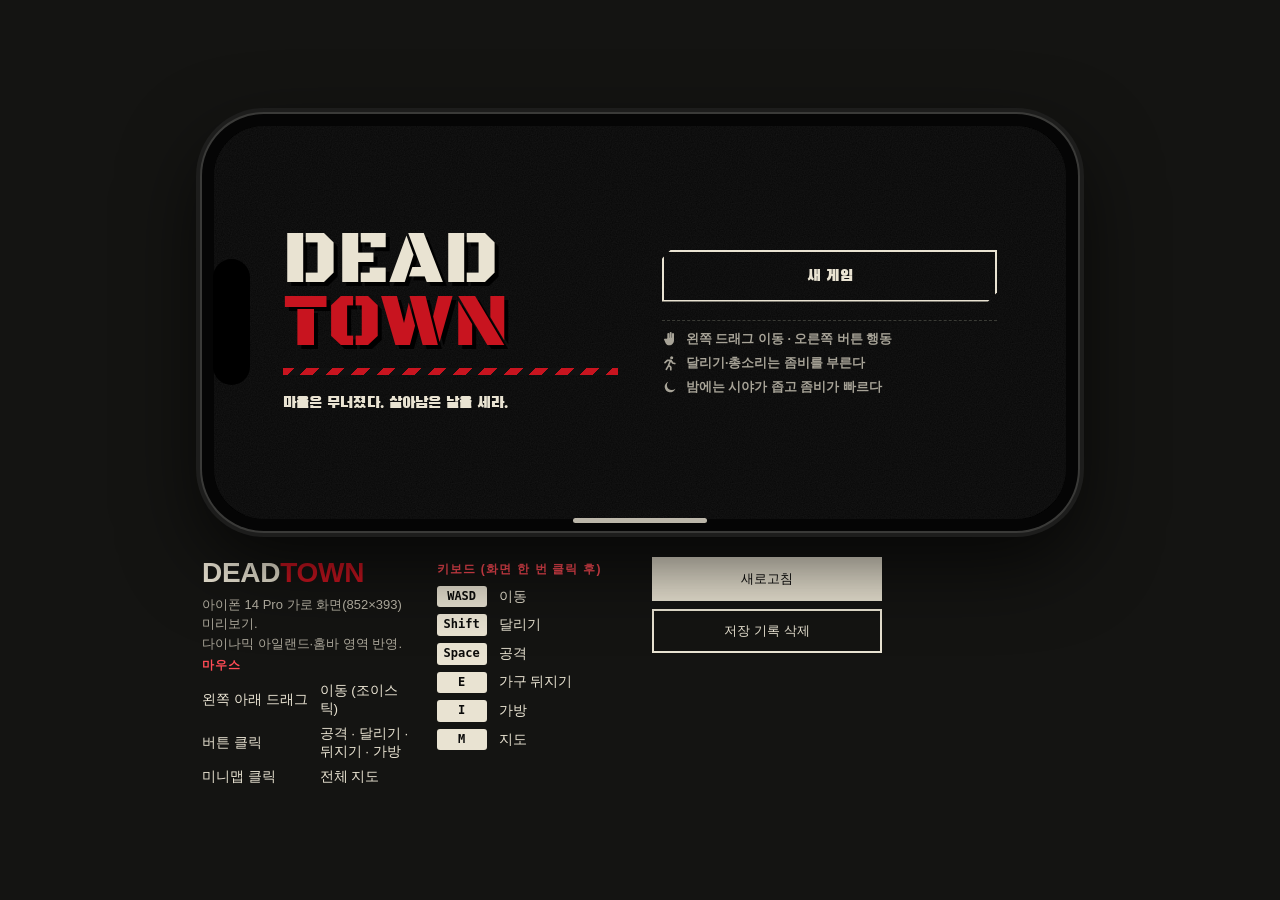
==== preview.html @ 3404b5a3 "Add files via upload" ====
<!doctype html>
<html lang="ko">
<head>
<meta charset="utf-8">
<meta name="viewport" content="width=device-width,initial-scale=1">
<title>DEAD TOWN - iPhone 14 Pro Landscape Preview</title>
<style>
  *{box-sizing:border-box;margin:0;padding:0}
  html,body{height:100%;background:#141412;color:#e9e3d2;font-family:-apple-system,"Apple SD Gothic Neo","Malgun Gothic",sans-serif}
  body{display:flex;flex-direction:column;align-items:center;justify-content:center;gap:26px;padding:20px;overflow:hidden}
  .stage{display:flex;align-items:center;justify-content:center}
  .phone{position:relative;width:876px;height:417px;border-radius:62px;background:#050505;padding:12px;
    box-shadow:0 0 0 2px #3a3a38,0 0 0 6px #1d1d1c,0 30px 80px rgba(0,0,0,.7);transform-origin:center}
  .screen{position:relative;width:852px;height:393px;border-radius:50px;overflow:hidden;background:#000}
  iframe{width:852px;height:393px;border:0;display:block}
  .island{position:absolute;top:50%;left:11px;transform:translateY(-50%);width:37px;height:126px;border-radius:20px;background:#000;pointer-events:none;z-index:2}
  .homebar{position:absolute;left:50%;bottom:8px;transform:translateX(-50%);width:134px;height:5px;border-radius:3px;background:#e9e3d2;opacity:.8;pointer-events:none;z-index:2}
  .side{width:876px;display:grid;grid-template-columns:1.1fr 1fr 1.2fr .9fr;gap:24px;align-items:start}
  .side h1{font-size:28px;font-weight:900;letter-spacing:-.01em}
  .side h1 span{color:#c8141f}
  .side p{font-size:13px;opacity:.7;margin:6px 0 0;line-height:1.5}
  .side h2{font-size:12px;letter-spacing:.1em;color:#ff4b55;margin:4px 0 8px}
  .keys{display:grid;grid-template-columns:auto 1fr;gap:7px 12px;font-size:13.5px;align-items:center}
  kbd{display:inline-block;min-width:28px;padding:3px 7px;text-align:center;background:#e9e3d2;color:#0b0b0a;font:700 12px/1.3 ui-monospace,monospace;border-radius:3px}
  .btns{display:flex;flex-direction:column;gap:8px}
  .btns button{padding:11px;font:800 14px inherit;font-family:inherit;border:2px solid #e9e3d2;background:none;color:inherit;cursor:pointer}
  .btns button.w{background:#e9e3d2;color:#0b0b0a}
  @media (max-height:640px){.side{display:none}}
</style>
</head>
<body>
  <div class="stage"><div class="phone" id="phone">
    <div class="screen"><iframe id="game" src="index.html?sim=1" title="DEAD TOWN"></iframe></div>
    <div class="island"></div><div class="homebar"></div>
  </div></div>
  <div class="side">
    <div><h1>DEAD<span>TOWN</span></h1>
    <p>아이폰 14 Pro 가로 화면(852×393) 미리보기.<br>다이나믹 아일랜드·홈바 영역 반영.</p>
    <h2>마우스</h2>
    <div class="keys">
      <span>왼쪽 아래 드래그</span><span>이동 (조이스틱)</span>
      <span>버튼 클릭</span><span>공격 · 달리기 · 뒤지기 · 가방</span>
      <span>미니맵 클릭</span><span>전체 지도</span>
    </div></div>
    <div><h2>키보드 (화면 한 번 클릭 후)</h2>
    <div class="keys">
      <kbd>WASD</kbd><span>이동</span>
      <kbd>Shift</kbd><span>달리기</span>
      <kbd>Space</kbd><span>공격</span>
      <kbd>E</kbd><span>가구 뒤지기</span>
      <kbd>I</kbd><span>가방</span>
      <kbd>M</kbd><span>지도</span>
    </div></div>
    <div class="btns">
      <button class="w" onclick="document.getElementById('game').contentWindow.location.reload()">새로고침</button>
      <button onclick="try{localStorage.removeItem('deadtown_save_v1')}catch(e){};document.getElementById('game').contentWindow.location.reload()">저장 기록 삭제</button>
    </div>
  </div>
<script>
  // 창 높이에 맞춰 폰 크기 자동 축소
  function fit(){const side=document.querySelector('.side');const sh=side.offsetParent?side.offsetHeight+26:0;const s=Math.min(1,(innerHeight-40-sh)/417,(innerWidth-40)/876);document.getElementById('phone').style.zoom=s;}
  addEventListener('resize',fit);fit();
</script>
</body>
</html>
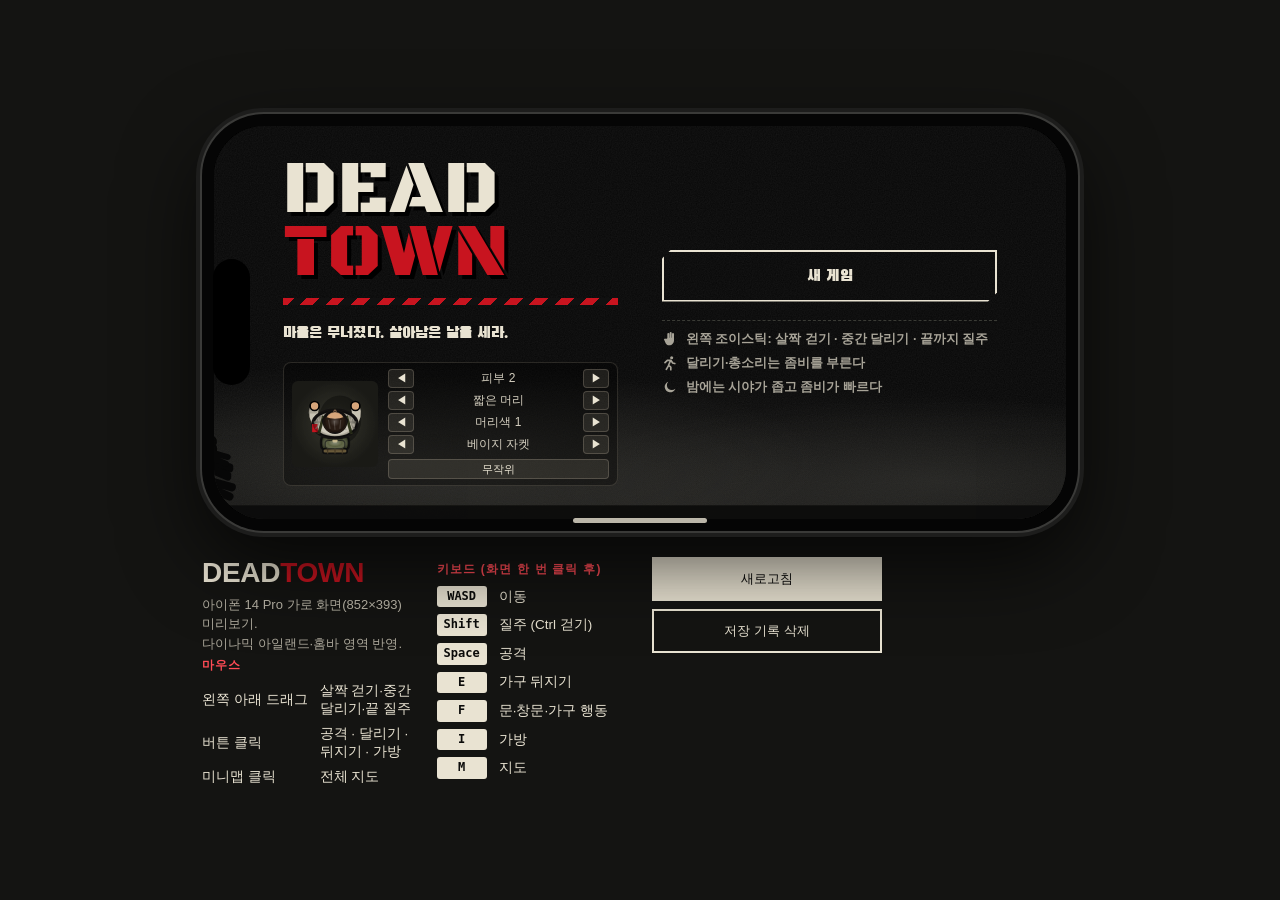
==== commit 44b1d6a5: "Add files via upload" ====
--- a/preview.html
+++ b/preview.html
@@ -38,16 +38,17 @@
     <p>아이폰 14 Pro 가로 화면(852×393) 미리보기.<br>다이나믹 아일랜드·홈바 영역 반영.</p>
     <h2>마우스</h2>
     <div class="keys">
-      <span>왼쪽 아래 드래그</span><span>이동 (조이스틱)</span>
+      <span>왼쪽 아래 드래그</span><span>살짝 걷기·중간 달리기·끝 질주</span>
       <span>버튼 클릭</span><span>공격 · 달리기 · 뒤지기 · 가방</span>
       <span>미니맵 클릭</span><span>전체 지도</span>
     </div></div>
     <div><h2>키보드 (화면 한 번 클릭 후)</h2>
     <div class="keys">
       <kbd>WASD</kbd><span>이동</span>
-      <kbd>Shift</kbd><span>달리기</span>
+      <kbd>Shift</kbd><span>질주 (Ctrl 걷기)</span>
       <kbd>Space</kbd><span>공격</span>
       <kbd>E</kbd><span>가구 뒤지기</span>
+      <kbd>F</kbd><span>문·창문·가구 행동</span>
       <kbd>I</kbd><span>가방</span>
       <kbd>M</kbd><span>지도</span>
     </div></div>
